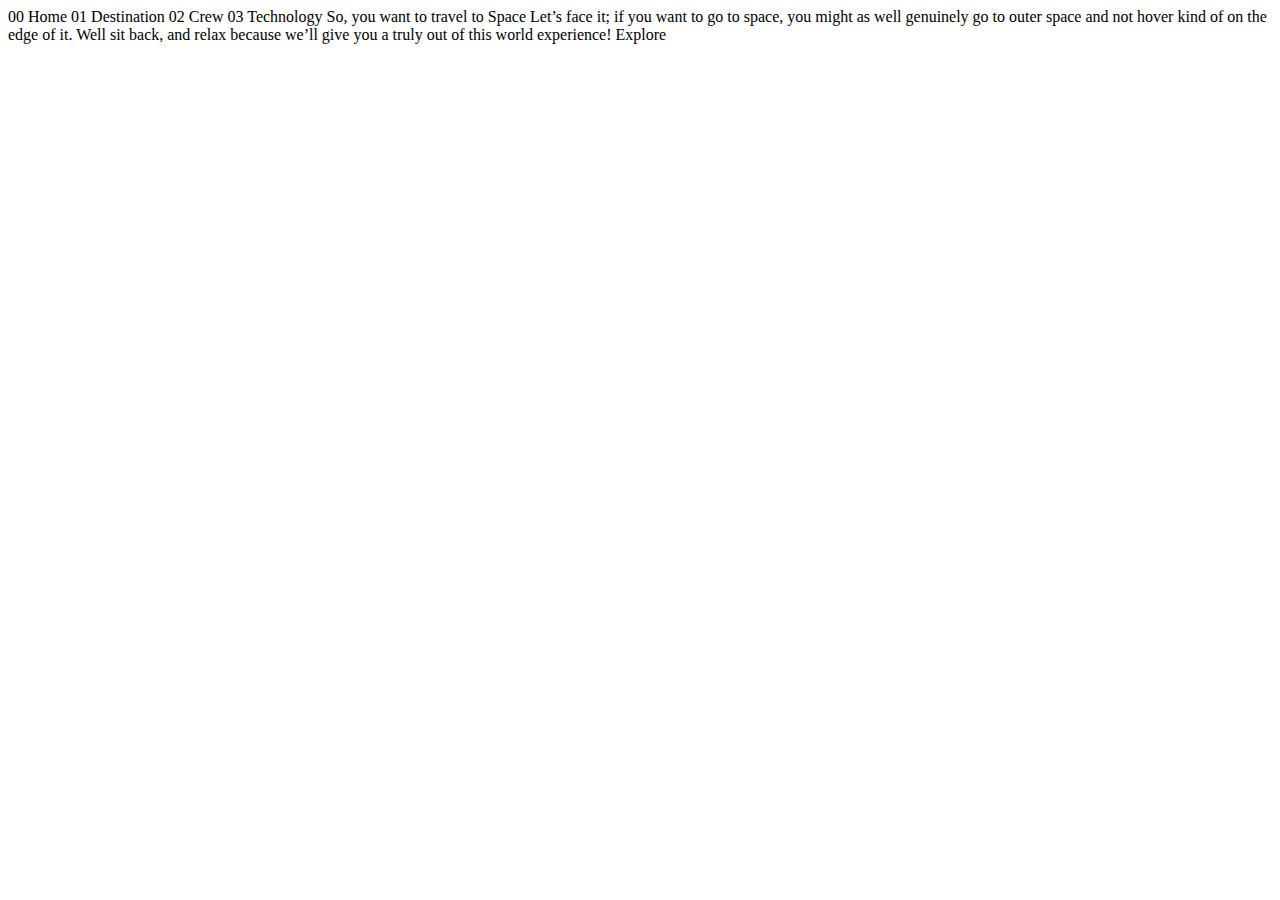
==== index.html @ 4e90b64b "first commit" ====
<!DOCTYPE html>
<html lang="en">
<head>
  <meta charset="UTF-8">
  <meta name="viewport" content="width=device-width, initial-scale=1.0">

  <link rel="icon" type="image/png" sizes="32x32" href="./assets/favicon-32x32.png">
  
  <title>Frontend Mentor | Space tourism website</title>
</head>
<body>

  00 Home
  01 Destination
  02 Crew
  03 Technology

  So, you want to travel to
  Space
  Let’s face it; if you want to go to space, you might as well genuinely go to 
  outer space and not hover kind of on the edge of it. Well sit back, and relax 
  because we’ll give you a truly out of this world experience!

  Explore

</body>
</html>
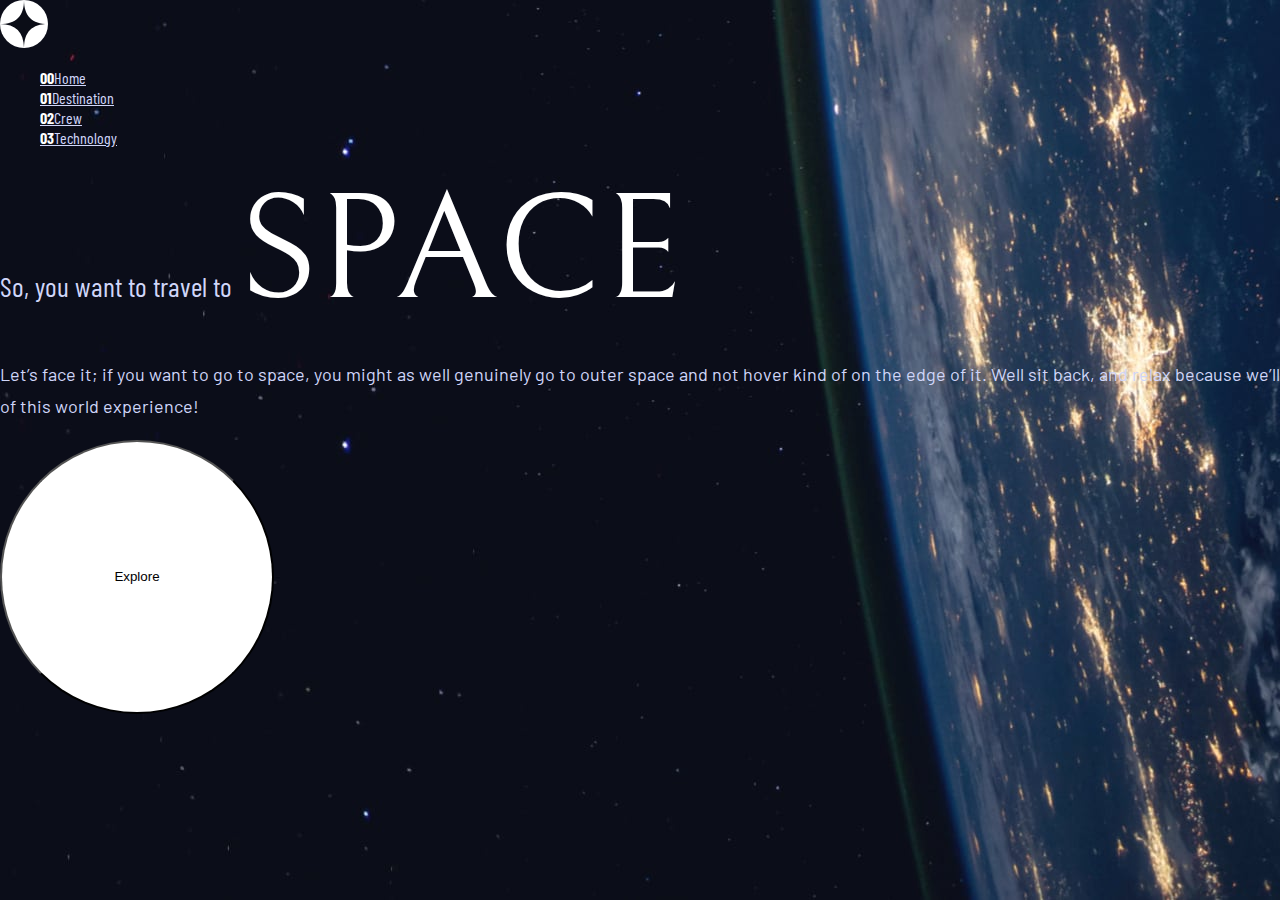
==== commit 6c51005f: "Added CSS" ====
--- a/index.html
+++ b/index.html
@@ -1,27 +1,64 @@
 <!DOCTYPE html>
 <html lang="en">
-<head>
-  <meta charset="UTF-8">
-  <meta name="viewport" content="width=device-width, initial-scale=1.0">
+  <head>
+    <meta charset="UTF-8" />
+    <meta name="viewport" content="width=device-width, initial-scale=1.0" />
+    <link rel="stylesheet" href="main.css" />
+    <link
+      rel="icon"
+      type="image/png"
+      sizes="32x32"
+      href="./assets/favicon-32x32.png"
+    />
+    <link rel="preconnect" href="https://fonts.googleapis.com" />
+    <link rel="preconnect" href="https://fonts.gstatic.com" crossorigin />
+    <link
+      href="https://fonts.googleapis.com/css2?family=Barlow+Condensed:wght@400;700&family=Bellefair&family=Barlow:wght@400;700&display=swap"
+      rel="stylesheet"
+    />
 
-  <link rel="icon" type="image/png" sizes="32x32" href="./assets/favicon-32x32.png">
-  
-  <title>Frontend Mentor | Space tourism website</title>
-</head>
-<body>
-
-  00 Home
-  01 Destination
-  02 Crew
-  03 Technology
-
-  So, you want to travel to
-  Space
-  Let’s face it; if you want to go to space, you might as well genuinely go to 
-  outer space and not hover kind of on the edge of it. Well sit back, and relax 
-  because we’ll give you a truly out of this world experience!
-
-  Explore
-
-</body>
-</html>+    <title>Space tourism website</title>
+  </head>
+  <body class="container">
+    <header class="primary-header">
+      <div><img src="./assets/logo.svg" alt="Home logo" /></div>
+      <nav>
+        <ol>
+          <li>
+            <a class="menu_text" href="index.html"
+              ><span class="menu_number">00</span>Home</a
+            >
+          </li>
+          <li>
+            <a class="menu_text" href="destination.html"
+              ><span class="menu_number">01</span>Destination</a
+            >
+          </li>
+          <li>
+            <a class="menu_text" href="crew.html"
+              ><span class="menu_number">02</span>Crew</a
+            >
+          </li>
+          <li>
+            <a class="menu_text" href="technology.html"
+              ><span class="menu_number">03</span>Technology</a
+            >
+          </li>
+        </ol>
+      </nav>
+    </header>
+    <div>
+      <h1 class="text_accent">
+        So, you want to travel to <span class="space_text">SPACE</span>
+      </h1>
+      <p class="p_text">
+        Let’s face it; if you want to go to space, you might as well genuinely
+        go to outer space and not hover kind of on the edge of it. Well sit
+        back, and relax because we’ll give you a truly out of this world
+        experience!
+      </p>
+      <!--<a class="large_button" href="#">Explore</a>-->
+      <button class="large_button" href="#">Explore</button>
+    </div>
+  </body>
+</html>
--- a/main.css
+++ b/main.css
@@ -0,0 +1,84 @@
+.menu_text {
+  font-family: Barlow Condensed;
+  font-weight: 400;
+  font-style: normal;
+  font-size: 16px;
+  line-height: 19, 2px;
+  color: #d0d6f9;
+}
+
+.menu_number {
+  font-family: Barlow Condensed;
+  font-weight: 700;
+  font-style: normal;
+  font-size: 16px;
+  line-height: 19, 2px;
+  color: white;
+}
+
+ol {
+  list-style-type: none;
+}
+.text_accent {
+  font-family: Barlow Condensed;
+  font-weight: 400;
+  font-style: normal;
+  font-size: 28px;
+  line-height: 33, 6px;
+  color: #d0d6f9;
+}
+
+.space_text {
+  font-family: Bellefair;
+  font-weight: 400;
+  font-style: normal;
+  font-size: 150px;
+  line-height: 171, 9px;
+  color: white;
+}
+
+.p_text {
+  font-family: Barlow;
+  font-weight: 400;
+  font-style: normal;
+  font-size: 18px;
+  line-height: 32px;
+  color: #d0d6f9;
+}
+
+/*.large_button {
+  font-family: Bellefair;
+  font-weight: 400;
+  font-style: normal;
+  font-size: 32px;
+  line-height: 36, 67px;
+}*/
+
+/*.large-button {
+  position: relative;
+  z-index: 1;
+  display: grid;
+  place-items: center;
+  padding: 0 2em;
+  border-radius: 50%;
+  aspect-ratio: 1;
+  text-decoration: none;
+}*/
+
+.large_button {
+  background-color: white;
+  width: 274px;
+  height: 274px;
+  border-radius: 50%;
+}
+
+.container {
+  padding: 0;
+  margin: 0;
+  background: url(./assets/background-home-desktop.jpg);
+  width: 1440px;
+  height: 900px;
+}
+
+.primary-header {
+}
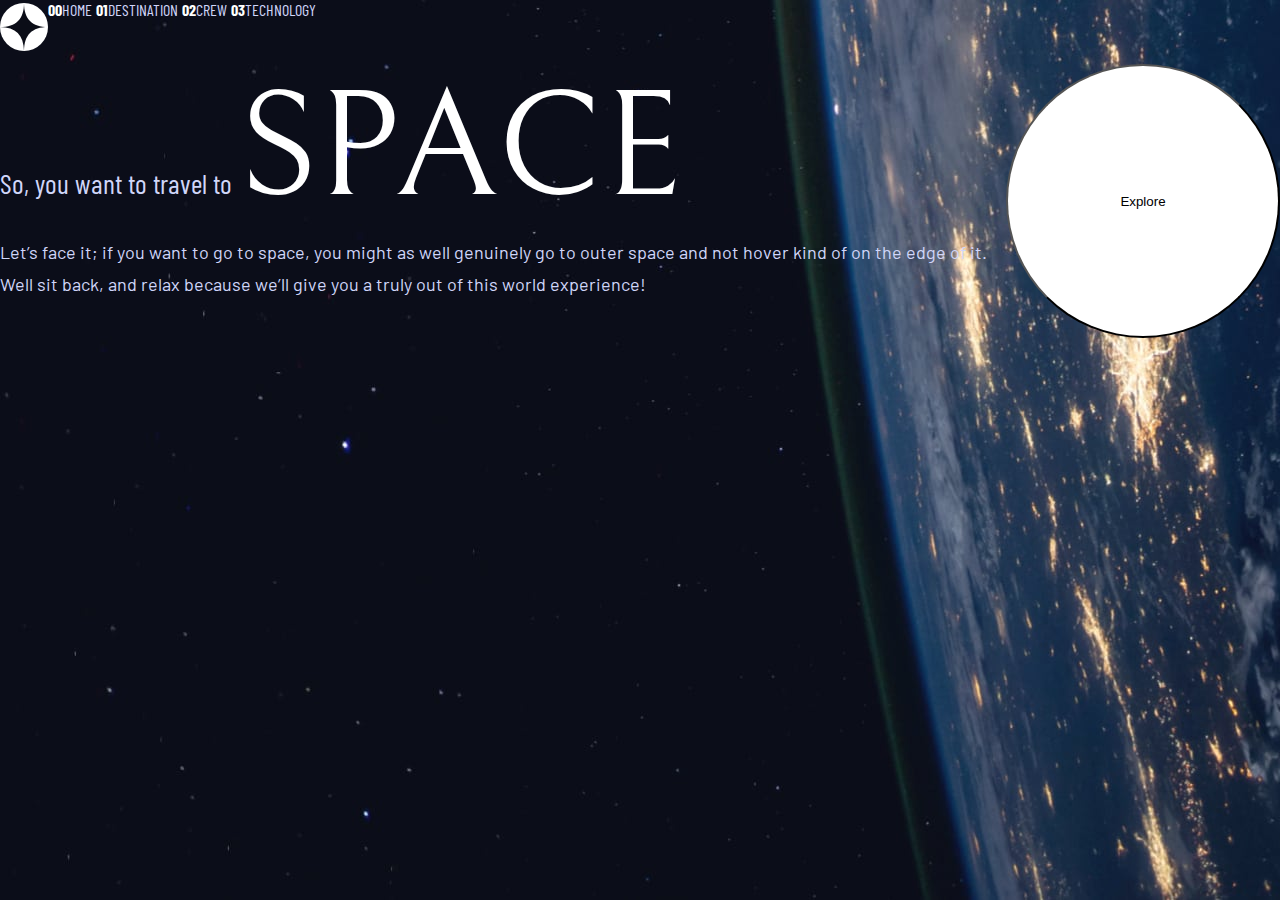
==== commit d0750159: "Added new CSS" ====
--- a/index.html
+++ b/index.html
@@ -20,45 +20,48 @@
     <title>Space tourism website</title>
   </head>
   <body class="container">
-    <header class="primary-header">
-      <div><img src="./assets/logo.svg" alt="Home logo" /></div>
+    <header>
       <nav>
-        <ol>
-          <li>
+        <div class="header_container">
+          <div class="logo">
+            <img src="./assets/logo.svg" alt="Home logo" />
+          </div>
+          <div class="menu">
             <a class="menu_text" href="index.html"
               ><span class="menu_number">00</span>Home</a
             >
-          </li>
-          <li>
+
             <a class="menu_text" href="destination.html"
               ><span class="menu_number">01</span>Destination</a
             >
-          </li>
-          <li>
+
             <a class="menu_text" href="crew.html"
               ><span class="menu_number">02</span>Crew</a
             >
-          </li>
-          <li>
+
             <a class="menu_text" href="technology.html"
               ><span class="menu_number">03</span>Technology</a
             >
-          </li>
-        </ol>
+          </div>
+        </div>
       </nav>
     </header>
-    <div>
-      <h1 class="text_accent">
-        So, you want to travel to <span class="space_text">SPACE</span>
-      </h1>
-      <p class="p_text">
-        Let’s face it; if you want to go to space, you might as well genuinely
-        go to outer space and not hover kind of on the edge of it. Well sit
-        back, and relax because we’ll give you a truly out of this world
-        experience!
-      </p>
+    <div id="body_container">
+      <div id="body_content">
+        <h1 class="text_accent">
+          So, you want to travel to <span class="space_text">SPACE</span>
+        </h1>
+        <p class="p_text">
+          Let’s face it; if you want to go to space, you might as well genuinely
+          go to outer space and not hover kind of on the edge of it. Well sit
+          back, and relax because we’ll give you a truly out of this world
+          experience!
+        </p>
+      </div>
       <!--<a class="large_button" href="#">Explore</a>-->
-      <button class="large_button" href="#">Explore</button>
+      <div id="button_container">
+        <button class="large_button" href="#">Explore</button>
+      </div>
     </div>
   </body>
 </html>
--- a/main.css
+++ b/main.css
@@ -1,3 +1,44 @@
+* {
+  margin: 0;
+  padding: 0;
+}
+
+.logo {
+  font-size: 3.5rem;
+}
+
+body header nav.menu {
+  display: flex;
+  align-items: center;
+  justify-content: space-around;
+}
+
+body header nav .header_container {
+  display: flex;
+  flex-direction: row;
+  /*align-items: center;*/
+}
+
+.menu_text:hover {
+  text-decoration: underline;
+}
+
+@media screen(min-width: 600px) {
+  * {
+    padding: 0;
+    margin: 0;
+  }
+}
+
+body {
+  background: url(./assets/background-home-desktop.jpg);
+}
+
+#body_container {
+  display: flex;
+  flex-direction: row;
+}
+
 .menu_text {
   font-family: Barlow Condensed;
   font-weight: 400;
@@ -5,6 +46,8 @@
   font-size: 16px;
   line-height: 19, 2px;
   color: #d0d6f9;
+  text-transform: uppercase;
+  text-decoration: none;
 }
 
 .menu_number {
@@ -16,9 +59,6 @@
   color: white;
 }
 
-ol {
-  list-style-type: none;
-}
 .text_accent {
   font-family: Barlow Condensed;
   font-weight: 400;
@@ -46,39 +86,9 @@
   color: #d0d6f9;
 }
 
-/*.large_button {
-  font-family: Bellefair;
-  font-weight: 400;
-  font-style: normal;
-  font-size: 32px;
-  line-height: 36, 67px;
-}*/
-
-/*.large-button {
-  position: relative;
-  z-index: 1;
-  display: grid;
-  place-items: center;
-  padding: 0 2em;
-  border-radius: 50%;
-  aspect-ratio: 1;
-  text-decoration: none;
-}*/
-
 .large_button {
   background-color: white;
   width: 274px;
   height: 274px;
   border-radius: 50%;
 }
-
-.container {
-  padding: 0;
-  margin: 0;
-  background: url(./assets/background-home-desktop.jpg);
-  width: 1440px;
-  height: 900px;
-}
-
-.primary-header {
-}
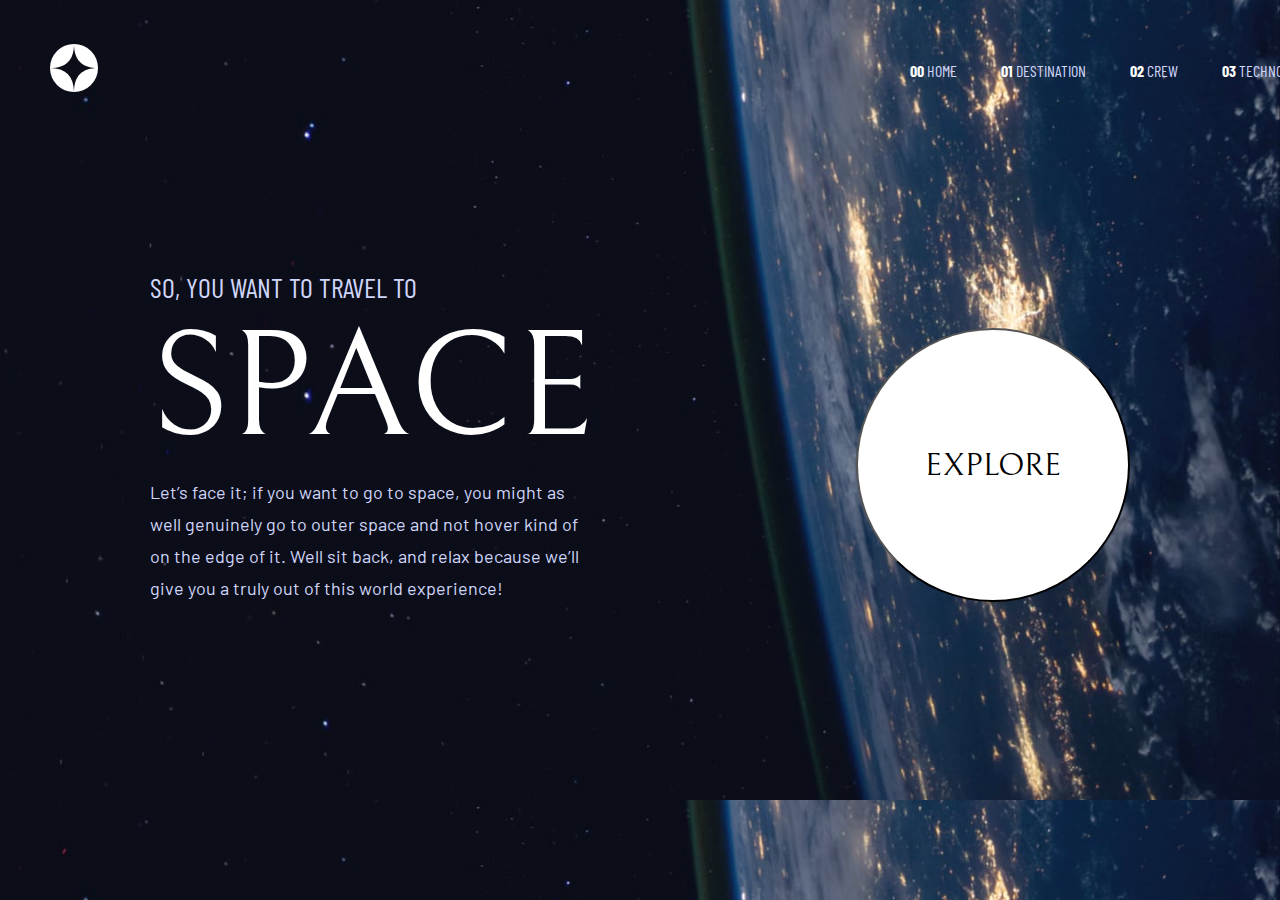
==== commit 2a9d301c: "Added page" ====
--- a/index.html
+++ b/index.html
@@ -19,47 +19,48 @@
 
     <title>Space tourism website</title>
   </head>
-  <body class="container">
-    <header>
-      <nav>
-        <div class="header_container">
-          <div class="logo">
+
+  <body class="home">
+    <header class="header">
+      <div class="header_container">
+        <div class="header_inner">
+          <div class="header_logo">
             <img src="./assets/logo.svg" alt="Home logo" />
           </div>
-          <div class="menu">
-            <a class="menu_text" href="index.html"
-              ><span class="menu_number">00</span>Home</a
+          <nav class="nav">
+            <a class="nav_link" href="index.html"
+              ><span class="menu_number">00 </span> Home</a
             >
 
-            <a class="menu_text" href="destination.html"
-              ><span class="menu_number">01</span>Destination</a
+            <a class="nav_link" href="destination.html"
+              ><span class="menu_number">01 </span> Destination</a
             >
 
-            <a class="menu_text" href="crew.html"
-              ><span class="menu_number">02</span>Crew</a
+            <a class="nav_link" href="crew.html"
+              ><span class="menu_number">02 </span> Crew</a
             >
 
-            <a class="menu_text" href="technology.html"
-              ><span class="menu_number">03</span>Technology</a
+            <a class="nav_link" href="technology.html"
+              ><span class="menu_number">03 </span> Technology</a
             >
-          </div>
+          </nav>
         </div>
-      </nav>
+      </div>
     </header>
-    <div id="body_container">
-      <div id="body_content">
-        <h1 class="text_accent">
-          So, you want to travel to <span class="space_text">SPACE</span>
-        </h1>
-        <p class="p_text">
-          Let’s face it; if you want to go to space, you might as well genuinely
-          go to outer space and not hover kind of on the edge of it. Well sit
-          back, and relax because we’ll give you a truly out of this world
-          experience!
-        </p>
-      </div>
-      <!--<a class="large_button" href="#">Explore</a>-->
-      <div id="button_container">
+
+    <div class="intro">
+      <div class="container">
+        <div class="greeting">
+          <h1 class="text_accent">
+            So, you want to travel to <span class="space_text">Space</span>
+          </h1>
+          <p class="p_text">
+            Let’s face it; if you want to go to space, you might as well
+            genuinely go to outer space and not hover kind of on the edge of it.
+            Well sit back, and relax because we’ll give you a truly out of this
+            world experience!
+          </p>
+        </div>
         <button class="large_button" href="#">Explore</button>
       </div>
     </div>
--- a/main.css
+++ b/main.css
@@ -1,87 +1,108 @@
+@import url("https://fonts.googleapis.com/css2?family=Barlow+Condensed:wght@100&family=Bellefair&display=swap");
+@import url("https://fonts.googleapis.com/css2?family=Barlow+Condensed:wght@100&family=Bellefair&display=swap");
+
+/*
+@media screen(min-width: 600px) {
+  * {
+    padding: 0;
+    margin: 0;
+  }
+}*/
+
 * {
   margin: 0;
   padding: 0;
+}
+
+body {
+  background: url(./assets/background-home-desktop.jpg);
+  background-size: cover;
 }
 
 .logo {
   font-size: 3.5rem;
 }
 
-body header nav.menu {
-  display: flex;
-  align-items: center;
-  justify-content: space-around;
-}
-
-body header nav .header_container {
-  display: flex;
-  flex-direction: row;
-  /*align-items: center;*/
-}
-
-.menu_text:hover {
-  text-decoration: underline;
-}
-
-@media screen(min-width: 600px) {
-  * {
-    padding: 0;
-    margin: 0;
-  }
-}
-
-body {
-  background: url(./assets/background-home-desktop.jpg);
-}
-
-#body_container {
-  display: flex;
-  flex-direction: row;
-}
-
-.menu_text {
+.nav_link {
+  display: inline-block;
+  vertical-align: top;
+  margin: 0 20px;
+  position: relative;
+  text-decoration: none;
   font-family: Barlow Condensed;
   font-weight: 400;
   font-style: normal;
   font-size: 16px;
-  line-height: 19, 2px;
   color: #d0d6f9;
   text-transform: uppercase;
+}
+
+.menu_number {
+  font-weight: 700;
+  color: white;
+}
+
+.nav_link::after {
+  content: "";
+  display: block;
+  width: 100%;
+  height: 3px;
+  color: white;
+  position: absolute;
+  top: 100%;
+  left: 0;
+  z-index: 1;
   text-decoration: none;
 }
 
-.menu_number {
-  font-family: Barlow Condensed;
-  font-weight: 700;
-  font-style: normal;
-  font-size: 16px;
-  line-height: 19, 2px;
-  color: white;
+.nav_link:hover {
+  text-decoration: underline;
+  height: 5px;
+}
+
+.header_container {
+  width: 100%;
+  max-width: 1440px;
+  margin-left: 50px;
+  margin-top: 20px;
+}
+
+.header_inner {
+  display: flex;
+  justify-content: space-between;
+  align-items: center;
+  height: 100px;
+}
+
+.greeting {
+  width: 445px;
+  height: 390px;
 }
 
 .text_accent {
   font-family: Barlow Condensed;
+  font-size: 28px;
   font-weight: 400;
   font-style: normal;
-  font-size: 28px;
   line-height: 33, 6px;
   color: #d0d6f9;
+  text-transform: uppercase;
 }
 
 .space_text {
   font-family: Bellefair;
+  font-size: 150px;
   font-weight: 400;
   font-style: normal;
-  font-size: 150px;
   line-height: 171, 9px;
   color: white;
+  text-transform: uppercase;
 }
-
 .p_text {
   font-family: Barlow;
+  font-size: 18px;
   font-weight: 400;
   font-style: normal;
-  font-size: 18px;
   line-height: 32px;
   color: #d0d6f9;
 }
@@ -91,4 +112,15 @@
   width: 274px;
   height: 274px;
   border-radius: 50%;
+  font-family: Bellefair;
+  font-size: 32px;
+  text-transform: uppercase;
 }
+
+.container {
+  display: flex;
+  justify-content: space-between;
+  align-items: center;
+  /*height: 100px;*/
+  margin: 150px 150px 50px 150px;
+}
